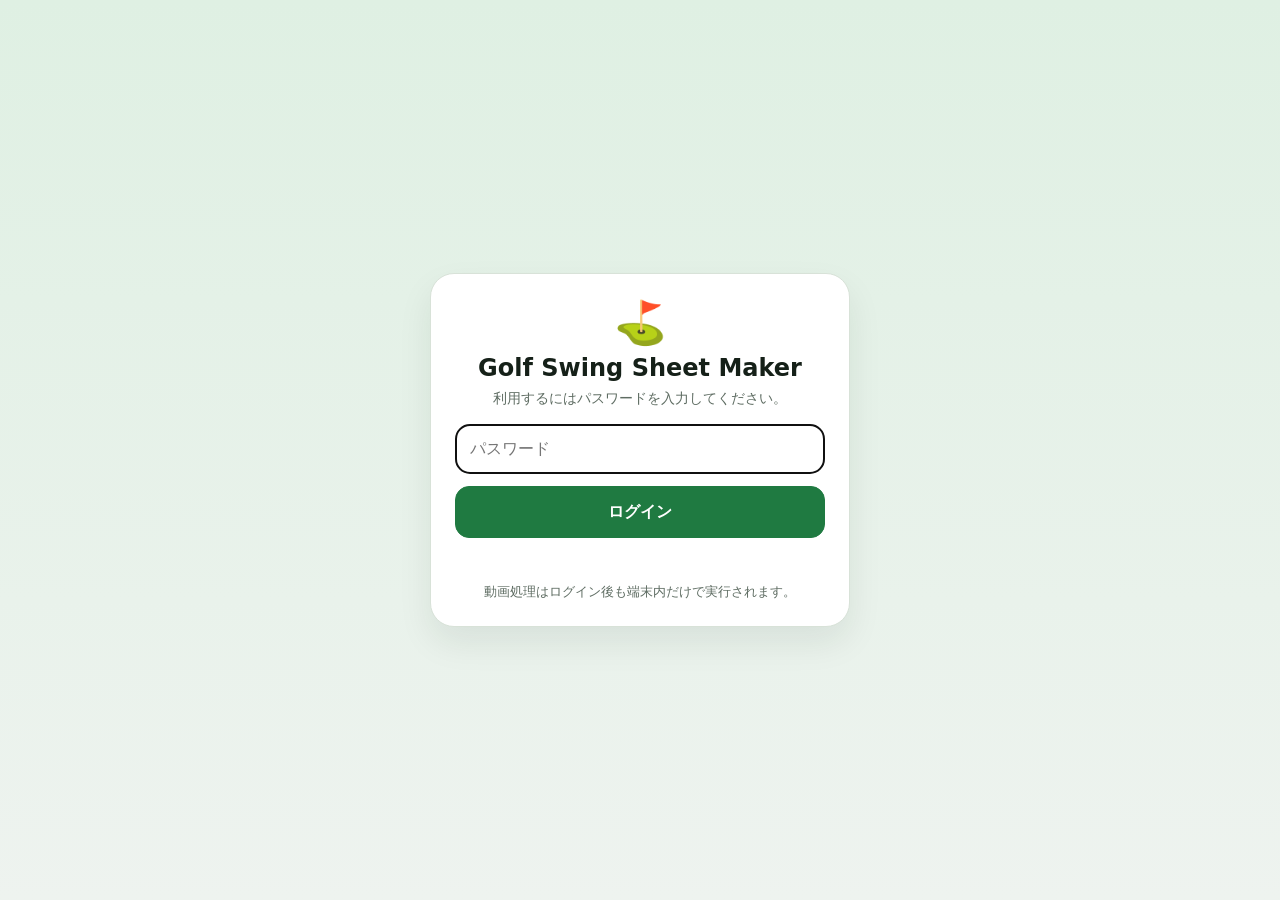
==== index.html @ 502f7fe4 "Add files via upload" ====
<!doctype html>
<html lang="ja">
<head>
  <meta charset="utf-8" />
  <meta name="viewport" content="width=device-width, initial-scale=1, viewport-fit=cover" />
  <title>Golf Swing Sheet Maker PWA</title>
  <meta name="theme-color" content="#1f7a41" />
  <meta name="apple-mobile-web-app-capable" content="yes" />
  <meta name="apple-mobile-web-app-title" content="Swing Sheet" />
  <meta name="apple-mobile-web-app-status-bar-style" content="default" />
  <link rel="manifest" href="./manifest.webmanifest" />
  <link rel="apple-touch-icon" href="./icons/apple-touch-icon.png" />
  <link rel="stylesheet" href="./style.css" />
  <script src="./config.js"></script>
</head>
<body>
  <section id="authGate" class="auth-gate">
    <form id="authForm" class="auth-card">
      <div class="auth-icon">⛳</div>
      <h1>Golf Swing Sheet Maker</h1>
      <p>利用するにはパスワードを入力してください。</p>
      <input id="passwordInput" type="password" placeholder="パスワード" autocomplete="current-password" />
      <button type="submit" class="primary wide">ログイン</button>
      <div id="authError" class="auth-error"></div>
      <small>動画処理はログイン後も端末内だけで実行されます。</small>
    </form>
  </section>

  <div id="appRoot" class="locked">
    <button id="logoutBtn" type="button" class="logout-btn hidden">ログアウト</button>
  <header class="topbar">
    <div>
      <p class="eyebrow">Golf Swing Sheet Maker PWA</p>
      <h1>ホーム画面から使える40コマ一覧化アプリ</h1>
      <p class="sub">ゴルフ練習場での利用を想定。ホーム画面追加・オフライン起動に対応したPWA版</p>
    </div>
  </header>

  <main class="app-shell">
    <section class="card hero-card">
      <div id="dropZone" class="upload-zone">
        <span class="upload-icon">⛳</span>
        <strong>動画を読み込み</strong>
        <small>撮影済み動画を選ぶか、その場でカメラ撮影するかを選択できます</small>

        <div class="video-source-actions">
          <label for="filePickerInput" class="button-like primary wide">撮影済み動画を選択</label>
          <label for="cameraInput" class="button-like ghost wide">カメラで新規撮影</label>
        </div>

        <input id="filePickerInput" class="visually-hidden-file" type="file" accept="video/*" />
        <input id="cameraInput" class="visually-hidden-file" type="file" accept="video/*" capture="environment" />
      </div>

      <div id="videoMeta" class="meta hidden"></div>

      <div class="video-wrap">
        <video id="video" playsinline controls preload="metadata"></video>
      </div>

      <div id="timelineBox" class="timeline-box hidden">
        <div class="chips">
          <div class="chip current">現在位置 <span id="currentTimeLabel">0.00</span>s</div>
          <div class="chip">動画長 <span id="durationLabel">0.00</span>s</div>
          <div class="chip confidence">推定精度 <span id="confidenceLabel">-</span></div>
        </div>
        <input id="scrubber" class="scrubber" type="range" min="0" max="0" step="0.01" value="0" />
        <div class="nudge-grid">
          <button class="ghost" data-nudge="-0.20" type="button">-0.20s</button>
          <button class="ghost" data-nudge="-0.04" type="button">-0.04s</button>
          <button class="ghost" data-nudge="0.04" type="button">+0.04s</button>
          <button class="ghost" data-nudge="0.20" type="button">+0.20s</button>
        </div>
      </div>
    </section>

    <section class="card install-card">
      <div class="section-head compact">
        <div>
          <h2>ホーム画面に追加して使う</h2>
          <p>iPhoneはSafariの共有ボタンから「ホーム画面に追加」。AndroidはChromeのメニューから「アプリをインストール」または「ホーム画面に追加」。一度開くと、次回以降はオフラインでも起動できます。</p>
        </div>
      </div>
      <div class="install-status" id="installStatus">PWA準備中...</div>
    </section>

    <section id="workflowCard" class="card hidden">
      <div class="section-head">
        <div>
          <h2>STEP 1: 自動推定結果</h2>
          <p>まず自動推定を使い、必要な場合だけ微調整してください。</p>
        </div>
        <div class="inline-actions">
          <button id="autoDetectBtn" class="primary" type="button">自動推定を再実行</button>
        </div>
      </div>

      <div class="summary-grid">
        <div class="summary-box accent">
          <span class="summary-label">アドレス</span>
          <strong id="startLabel">0.00s</strong>
          <button id="jumpStartBtn" type="button" class="mini">ここへ移動</button>
        </div>
        <div class="summary-box accent2">
          <span class="summary-label">フィニッシュ</span>
          <strong id="endLabel">0.00s</strong>
          <button id="jumpEndBtn" type="button" class="mini">ここへ移動</button>
        </div>
        <div class="summary-box emphasis">
          <span class="summary-label">切り出し範囲</span>
          <strong id="rangeLabel">0.00s</strong>
          <span class="note">固定40コマ / 5列×8行</span>
        </div>
      </div>

      <div class="tips-box">
        <div class="tips-title">自動推定の考え方</div>
        <p>動画全体の動き量を見て、<strong>静止状態 → スイング開始</strong> をアドレス候補、<strong>インパクト後に動きが落ち着く地点</strong> をフィニッシュ候補として推定しています。</p>
      </div>
    </section>

    <section id="manualCard" class="card hidden">
      <div class="section-head">
        <div>
          <h2>STEP 2: 必要なら微調整</h2>
          <p>再生位置を合わせて、大きいボタンで開始点・終了点を上書きできます。</p>
        </div>
      </div>

      <div class="manual-grid">
        <button id="markStartBtn" class="primary big" type="button">現在位置をアドレスに設定</button>
        <button id="markEndBtn" class="primary big alt" type="button">現在位置をフィニッシュに設定</button>
      </div>

      <div class="action-row tight">
        <button id="regenerateBtn" class="primary wide" type="button">この範囲で一覧画像を再生成</button>
      </div>
    </section>

    <section class="card result-card">
      <div class="section-head">
        <div>
          <h2>STEP 3: 一覧画像を保存</h2>
          <p>ChatGPT解析向けに、40コマ・5列×8行・時刻ラベル付きで固定出力します。</p>
        </div>
        <div class="inline-actions">
          <button id="downloadBtn" class="primary" type="button" disabled>一覧画像を保存</button>
        </div>
      </div>

      <div id="status" class="status">動画を選択してください。</div>
      <canvas id="sheetCanvas" class="sheet hidden"></canvas>
    </section>
  </main>

  <canvas id="workCanvas" class="hidden"></canvas>
  <script src="./app.js"></script>
    </div>
  <script src="./auth.js"></script>
</body>
</html>
---- style.css ----
:root {
  --bg: #eef3ef;
  --card: rgba(255, 255, 255, 0.94);
  --text: #152018;
  --muted: #5f6d63;
  --line: #d8e2d8;
  --accent: #1f7a41;
  --accent-dark: #0f6031;
  --accent-soft: #e9f7ed;
  --shadow: 0 16px 34px rgba(18, 33, 22, 0.08);
}

* { box-sizing: border-box; }
html, body { margin: 0; }
body {
  font-family: system-ui, -apple-system, BlinkMacSystemFont, "Segoe UI", sans-serif;
  color: var(--text);
  background: linear-gradient(180deg, #dff0e3 0, var(--bg) 220px);
}

.topbar {
  max-width: 960px;
  margin: 0 auto;
  padding: 18px 16px 10px;
}

.eyebrow {
  margin: 0 0 6px;
  color: var(--accent);
  font-size: 12px;
  font-weight: 900;
  letter-spacing: .08em;
  text-transform: uppercase;
}

h1 {
  margin: 0 0 8px;
  font-size: 30px;
  line-height: 1.15;
}

.sub {
  margin: 0;
  font-size: 14px;
  color: var(--muted);
}

.app-shell {
  max-width: 960px;
  margin: 0 auto;
  padding: 8px 16px 28px;
  display: grid;
  gap: 14px;
}

.card {
  background: var(--card);
  border: 1px solid rgba(216, 226, 216, 0.96);
  border-radius: 22px;
  padding: 14px;
  box-shadow: var(--shadow);
  backdrop-filter: blur(8px);
}

.upload-zone {
  min-height: 120px;
  border: 2px dashed #a8c5b0;
  border-radius: 18px;
  background: #f3f8f4;
  display: grid;
  place-items: center;
  gap: 6px;
  text-align: center;
  padding: 18px 14px;
  cursor: pointer;
}
.upload-zone.dragover {
  background: #e6f5ea;
  border-color: var(--accent);
}
.upload-zone input { display: none; }
.upload-icon { font-size: 30px; }
.upload-zone strong { font-size: 16px; }
.upload-zone small {
  color: var(--muted);
  line-height: 1.45;
}

.meta {
  margin-top: 10px;
  color: var(--muted);
  font-size: 13px;
}

.video-wrap {
  margin-top: 12px;
  border-radius: 18px;
  overflow: hidden;
  background: #111;
}
video {
  width: 100%;
  display: block;
  background: #111;
  max-height: 62vh;
}

.timeline-box { margin-top: 12px; }
.chips {
  display: flex;
  flex-wrap: wrap;
  gap: 8px;
  margin-bottom: 10px;
}
.chip {
  display: inline-flex;
  gap: 6px;
  align-items: center;
  padding: 9px 12px;
  border-radius: 999px;
  border: 1px solid var(--line);
  background: #f4f7f5;
  font-size: 13px;
  font-weight: 800;
}
.chip.current {
  background: #e9f6ed;
  border-color: #b7dbbf;
}
.chip.confidence {
  background: #f5f8fb;
}

.scrubber {
  width: 100%;
  margin: 2px 0 10px;
}

.nudge-grid,
.manual-grid {
  display: grid;
  grid-template-columns: repeat(4, 1fr);
  gap: 8px;
}
.manual-grid {
  grid-template-columns: 1fr 1fr;
}

.section-head {
  display: flex;
  justify-content: space-between;
  gap: 12px;
  align-items: flex-start;
  margin-bottom: 12px;
}
.section-head h2 {
  margin: 0 0 6px;
  font-size: 20px;
}
.section-head p {
  margin: 0;
  color: var(--muted);
  font-size: 13px;
  line-height: 1.45;
}
.inline-actions {
  align-self: center;
}

.summary-grid {
  display: grid;
  grid-template-columns: repeat(3, 1fr);
  gap: 10px;
}
.summary-box {
  border: 1px solid var(--line);
  border-radius: 16px;
  padding: 12px;
  background: #fbfcfb;
}
.summary-box.accent { background: #f5fbf6; }
.summary-box.accent2 { background: #f4faf6; }
.summary-box.emphasis {
  background: var(--accent-soft);
  border-color: #bddbc4;
}
.summary-label {
  display: block;
  color: var(--muted);
  font-size: 12px;
  font-weight: 800;
  margin-bottom: 6px;
}
.summary-box strong {
  display: block;
  font-size: 23px;
  line-height: 1.12;
}
.note {
  display: block;
  margin-top: 6px;
  color: var(--muted);
  font-size: 12px;
}

.tips-box {
  margin-top: 12px;
  padding: 12px 14px;
  border-radius: 16px;
  background: #f6f8f7;
  border: 1px solid var(--line);
}
.tips-title {
  margin-bottom: 6px;
  font-weight: 900;
  font-size: 13px;
}
.tips-box p {
  margin: 0;
  color: var(--muted);
  font-size: 13px;
  line-height: 1.5;
}

button {
  appearance: none;
  border: 1px solid var(--line);
  border-radius: 14px;
  background: #fff;
  color: var(--text);
  min-height: 44px;
  padding: 10px 14px;
  font-size: 14px;
  font-weight: 900;
}
button:disabled {
  opacity: .45;
}
button.primary {
  background: var(--accent);
  color: #fff;
  border-color: var(--accent);
}
button.primary.alt {
  background: var(--accent-dark);
  border-color: var(--accent-dark);
}
button.ghost {
  background: #f7f9f7;
}
button.big {
  min-height: 66px;
  font-size: 16px;
  line-height: 1.25;
}
button.wide {
  width: 100%;
  min-height: 52px;
  font-size: 16px;
}
button.mini {
  margin-top: 8px;
  min-height: 36px;
  padding: 8px 10px;
  font-size: 12px;
}

.action-row { margin-top: 12px; }
.action-row.tight { margin-top: 10px; }

.status {
  margin-bottom: 12px;
  padding: 12px 14px;
  border-radius: 14px;
  border: 1px solid var(--line);
  background: #f6f8f6;
  color: var(--muted);
  font-size: 14px;
}

.sheet {
  display: block;
  width: 100%;
  height: auto;
  border-radius: 14px;
  border: 1px solid var(--line);
  background: #fff;
}

.hidden { display: none !important; }

@media (max-width: 720px) {
  h1 { font-size: 25px; }
  .summary-grid,
  .manual-grid,
  .nudge-grid {
    grid-template-columns: 1fr 1fr;
  }
  .section-head {
    display: block;
  }
  .inline-actions {
    margin-top: 10px;
  }
  .summary-box strong { font-size: 20px; }
}


.install-card {
  background: linear-gradient(180deg, #ffffff 0%, #f4faf6 100%);
}

.section-head.compact {
  margin-bottom: 8px;
}

.install-status {
  border: 1px solid var(--line);
  background: #f7faf8;
  color: var(--muted);
  border-radius: 14px;
  padding: 10px 12px;
  font-size: 13px;
  font-weight: 800;
}


.auth-gate {
  position: fixed;
  inset: 0;
  z-index: 1000;
  display: grid;
  place-items: center;
  padding: 20px;
  background: linear-gradient(180deg, #dff0e3 0%, #eef3ef 100%);
}

.auth-card {
  width: min(420px, 100%);
  background: #ffffff;
  border: 1px solid var(--line);
  border-radius: 24px;
  padding: 24px;
  text-align: center;
  box-shadow: var(--shadow);
}

.auth-icon {
  font-size: 42px;
  margin-bottom: 8px;
}

.auth-card h1 {
  font-size: 24px;
  margin: 0 0 8px;
}

.auth-card p {
  margin: 0 0 16px;
  color: var(--muted);
  font-size: 14px;
}

.auth-card input {
  width: 100%;
  min-height: 50px;
  border: 1px solid var(--line);
  border-radius: 14px;
  padding: 12px 14px;
  font-size: 16px;
  margin-bottom: 12px;
}

.auth-card small {
  display: block;
  margin-top: 12px;
  color: var(--muted);
  line-height: 1.5;
}

.auth-error {
  min-height: 22px;
  margin-top: 10px;
  color: #b3261e;
  font-size: 14px;
  font-weight: 800;
}

.locked {
  filter: blur(4px);
  pointer-events: none;
  user-select: none;
  max-height: 100vh;
  overflow: hidden;
}

.logout-btn {
  position: fixed;
  z-index: 900;
  right: 14px;
  top: calc(14px + env(safe-area-inset-top));
  min-height: 38px;
  padding: 8px 12px;
  border-radius: 999px;
  background: rgba(255,255,255,.92);
  box-shadow: 0 8px 22px rgba(18, 33, 22, 0.10);
}


.video-source-actions {
  width: 100%;
  display: grid;
  grid-template-columns: 1fr;
  gap: 10px;
  margin-top: 12px;
}

.hidden-input {
  display: none !important;
}

@media (min-width: 560px) {
  .video-source-actions {
    grid-template-columns: 1fr 1fr;
  }
}


.button-like {
  display: grid;
  place-items: center;
  text-align: center;
  appearance: none;
  border: 1px solid var(--line);
  border-radius: 14px;
  min-height: 52px;
  padding: 12px 14px;
  font-size: 15px;
  font-weight: 900;
  cursor: pointer;
  user-select: none;
  -webkit-tap-highlight-color: transparent;
}

.button-like.primary {
  background: var(--accent);
  color: #fff;
  border-color: var(--accent);
}

.button-like.ghost {
  background: #f7f9f7;
  color: var(--text);
}

.visually-hidden-file {
  position: absolute !important;
  width: 1px !important;
  height: 1px !important;
  padding: 0 !important;
  margin: -1px !important;
  overflow: hidden !important;
  clip: rect(0, 0, 0, 0) !important;
  white-space: nowrap !important;
  border: 0 !important;
  opacity: 0 !important;
}
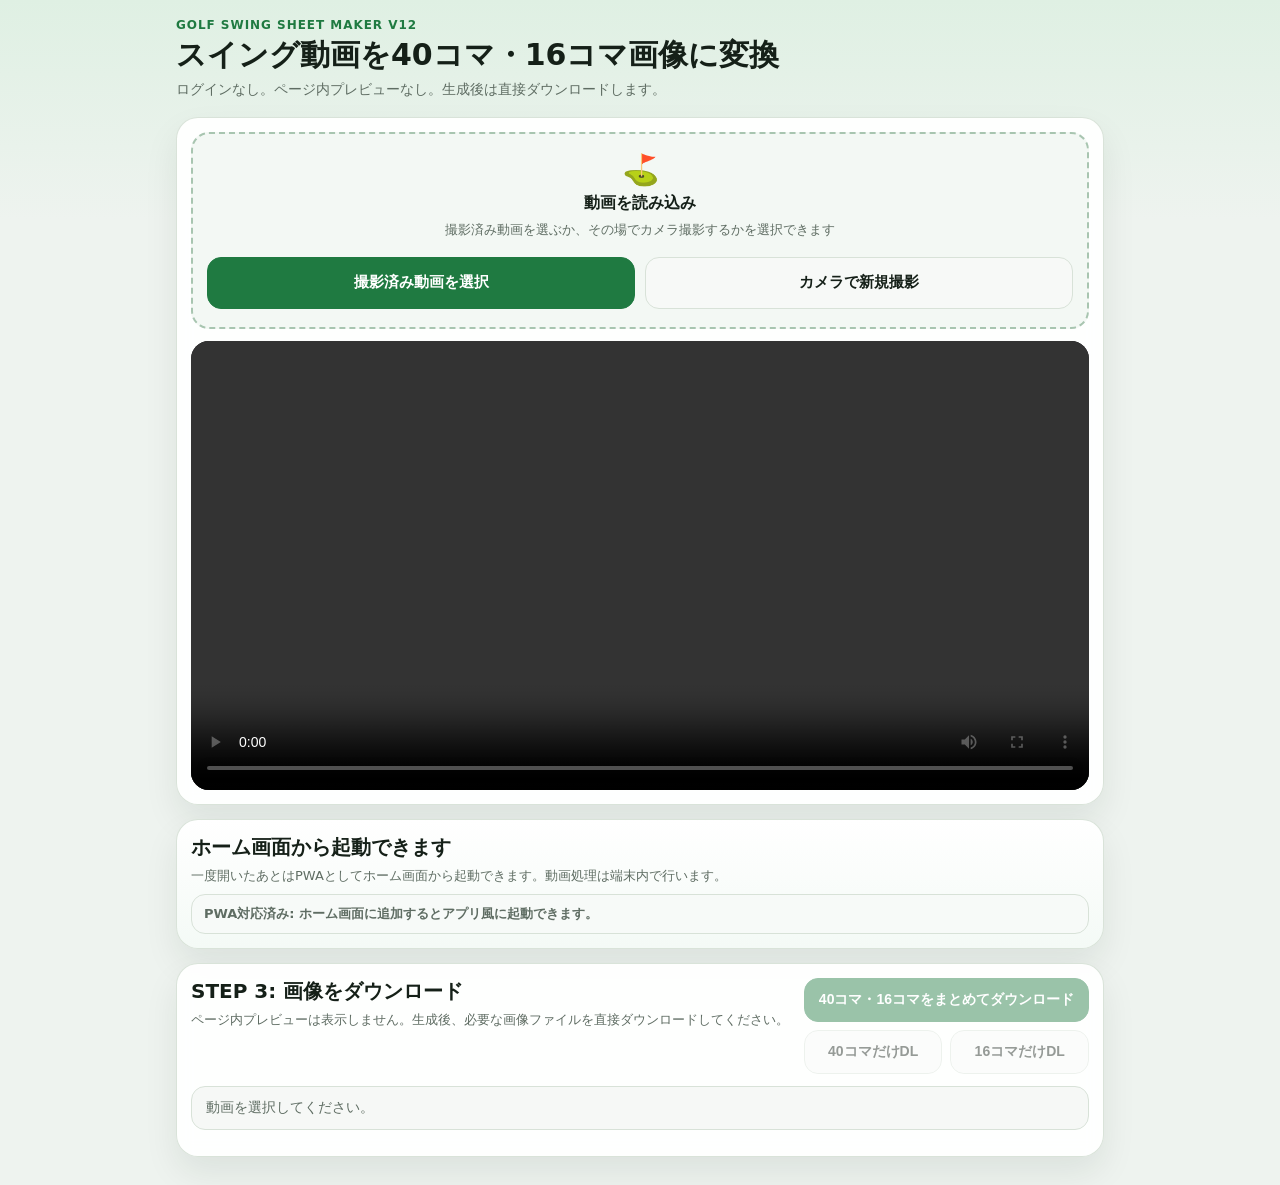
==== commit 1313cdcb: "Add files via upload" ====
--- a/index.html
+++ b/index.html
@@ -11,28 +11,13 @@
   <link rel="manifest" href="./manifest.webmanifest" />
   <link rel="apple-touch-icon" href="./icons/apple-touch-icon.png" />
   <link rel="stylesheet" href="./style.css" />
-  <script src="./config.js"></script>
 </head>
 <body>
-  <section id="authGate" class="auth-gate">
-    <form id="authForm" class="auth-card">
-      <div class="auth-icon">⛳</div>
-      <h1>Golf Swing Sheet Maker</h1>
-      <p>利用するにはパスワードを入力してください。</p>
-      <input id="passwordInput" type="password" placeholder="パスワード" autocomplete="current-password" />
-      <button type="submit" class="primary wide">ログイン</button>
-      <div id="authError" class="auth-error"></div>
-      <small>動画処理はログイン後も端末内だけで実行されます。</small>
-    </form>
-  </section>
-
-  <div id="appRoot" class="locked">
-    <button id="logoutBtn" type="button" class="logout-btn hidden">ログアウト</button>
   <header class="topbar">
     <div>
-      <p class="eyebrow">Golf Swing Sheet Maker PWA</p>
-      <h1>ホーム画面から使える40コマ一覧化アプリ</h1>
-      <p class="sub">ゴルフ練習場での利用を想定。ホーム画面追加・オフライン起動に対応したPWA版</p>
+      <p class="eyebrow">Golf Swing Sheet Maker v12</p>
+      <h1>スイング動画を40コマ・16コマ画像に変換</h1>
+      <p class="sub">ログインなし。ページ内プレビューなし。生成後は直接ダウンロードします。</p>
     </div>
   </header>
 
@@ -77,8 +62,8 @@
     <section class="card install-card">
       <div class="section-head compact">
         <div>
-          <h2>ホーム画面に追加して使う</h2>
-          <p>iPhoneはSafariの共有ボタンから「ホーム画面に追加」。AndroidはChromeのメニューから「アプリをインストール」または「ホーム画面に追加」。一度開くと、次回以降はオフラインでも起動できます。</p>
+          <h2>ホーム画面から起動できます</h2>
+          <p>一度開いたあとはPWAとしてホーム画面から起動できます。動画処理は端末内で行います。</p>
         </div>
       </div>
       <div class="install-status" id="installStatus">PWA準備中...</div>
@@ -88,7 +73,7 @@
       <div class="section-head">
         <div>
           <h2>STEP 1: 自動推定結果</h2>
-          <p>まず自動推定を使い、必要な場合だけ微調整してください。</p>
+          <p>動画全体の動き量からアドレス〜フィニッシュを推定します。必要な場合だけ微調整してください。</p>
         </div>
         <div class="inline-actions">
           <button id="autoDetectBtn" class="primary" type="button">自動推定を再実行</button>
@@ -109,13 +94,8 @@
         <div class="summary-box emphasis">
           <span class="summary-label">切り出し範囲</span>
           <strong id="rangeLabel">0.00s</strong>
-          <span class="note">固定40コマ / 5列×8行</span>
+          <span class="note">40コマ版 / 16コマ版</span>
         </div>
-      </div>
-
-      <div class="tips-box">
-        <div class="tips-title">自動推定の考え方</div>
-        <p>動画全体の動き量を見て、<strong>静止状態 → スイング開始</strong> をアドレス候補、<strong>インパクト後に動きが落ち着く地点</strong> をフィニッシュ候補として推定しています。</p>
       </div>
     </section>
 
@@ -133,29 +113,37 @@
       </div>
 
       <div class="action-row tight">
-        <button id="regenerateBtn" class="primary wide" type="button">この範囲で一覧画像を再生成</button>
+        <button id="regenerateBtn" class="primary wide" type="button">この範囲で画像を再生成</button>
       </div>
     </section>
 
     <section class="card result-card">
       <div class="section-head">
         <div>
-          <h2>STEP 3: 一覧画像を保存</h2>
-          <p>ChatGPT解析向けに、40コマ・5列×8行・時刻ラベル付きで固定出力します。</p>
+          <h2>STEP 3: 画像をダウンロード</h2>
+          <p>ページ内プレビューは表示しません。生成後、必要な画像ファイルを直接ダウンロードしてください。</p>
         </div>
-        <div class="inline-actions">
-          <button id="downloadBtn" class="primary" type="button" disabled>一覧画像を保存</button>
+        <div class="inline-actions stacked-actions">
+          <button id="downloadBothBtn" class="primary" type="button" disabled>40コマ・16コマをまとめてダウンロード</button>
+          <div class="download-singles">
+            <button id="download40Btn" class="ghost" type="button" disabled>40コマだけDL</button>
+            <button id="download16Btn" class="ghost" type="button" disabled>16コマだけDL</button>
+          </div>
         </div>
       </div>
 
       <div id="status" class="status">動画を選択してください。</div>
-      <canvas id="sheetCanvas" class="sheet hidden"></canvas>
+      <div id="savePanel" class="save-panel hidden">
+        <h3>ダウンロードを開始しました</h3>
+        <p>ブラウザのダウンロード履歴、またはスマホの「ファイル」アプリ内のダウンロードフォルダを確認してください。</p>
+      </div>
+
+      <canvas id="sheetCanvas" class="export-canvas hidden" data-sheet-key="40"></canvas>
+      <canvas id="sheetCanvas16" class="export-canvas hidden" data-sheet-key="16"></canvas>
     </section>
   </main>
 
   <canvas id="workCanvas" class="hidden"></canvas>
   <script src="./app.js"></script>
-    </div>
-  <script src="./auth.js"></script>
 </body>
 </html>
--- a/style.css
+++ b/style.css
@@ -465,3 +465,174 @@
   border: 0 !important;
   opacity: 0 !important;
 }
+
+
+.save-panel {
+  margin-top: 14px;
+  border: 1px solid var(--line);
+  border-radius: 18px;
+  background: #f7faf8;
+  padding: 14px;
+}
+
+.save-panel h3 {
+  margin: 0 0 8px;
+  font-size: 17px;
+}
+
+.save-panel p {
+  margin: 0 0 12px;
+  color: var(--muted);
+  font-size: 13px;
+  line-height: 1.55;
+}
+
+.save-actions {
+  display: grid;
+  grid-template-columns: 1fr 1fr;
+  gap: 10px;
+  margin-bottom: 12px;
+}
+
+.save-preview {
+  display: block;
+  width: 100%;
+  height: auto;
+  border: 1px solid var(--line);
+  border-radius: 14px;
+  background: #fff;
+  -webkit-touch-callout: default;
+  user-select: auto;
+}
+
+@media (max-width: 560px) {
+  .save-actions {
+    grid-template-columns: 1fr;
+  }
+}
+
+
+.output-selector {
+  display: grid;
+  grid-template-columns: 1fr 1fr;
+  gap: 10px;
+  margin: 0 0 12px;
+}
+
+.sheet-choice {
+  min-height: 62px;
+  display: grid;
+  gap: 4px;
+  align-content: center;
+  text-align: center;
+  border: 1px solid var(--line);
+  background: #f7f9f7;
+  color: var(--text);
+}
+
+.sheet-choice strong {
+  font-size: 15px;
+}
+
+.sheet-choice span {
+  font-size: 12px;
+  color: var(--muted);
+  font-weight: 800;
+}
+
+.sheet-choice.active {
+  background: var(--accent);
+  border-color: var(--accent);
+  color: #fff;
+}
+
+.sheet-choice.active span {
+  color: rgba(255,255,255,.86);
+}
+
+@media (max-width: 560px) {
+  .output-selector {
+    grid-template-columns: 1fr;
+  }
+}
+
+
+/* v12 */
+.export-canvas {
+  display: none !important;
+}
+
+.stacked-actions {
+  display: grid;
+  gap: 8px;
+}
+
+.stacked-actions button {
+  width: 100%;
+}
+
+.download-singles {
+  display: grid;
+  grid-template-columns: 1fr 1fr;
+  gap: 8px;
+}
+
+.button-like {
+  display: grid;
+  place-items: center;
+  text-align: center;
+  appearance: none;
+  border: 1px solid var(--line);
+  border-radius: 14px;
+  min-height: 52px;
+  padding: 12px 14px;
+  font-size: 15px;
+  font-weight: 900;
+  cursor: pointer;
+  user-select: none;
+  -webkit-tap-highlight-color: transparent;
+}
+
+.button-like.primary {
+  background: var(--accent);
+  color: #fff;
+  border-color: var(--accent);
+}
+
+.button-like.ghost {
+  background: #f7f9f7;
+  color: var(--text);
+}
+
+.visually-hidden-file {
+  position: absolute !important;
+  width: 1px !important;
+  height: 1px !important;
+  padding: 0 !important;
+  margin: -1px !important;
+  overflow: hidden !important;
+  clip: rect(0, 0, 0, 0) !important;
+  white-space: nowrap !important;
+  border: 0 !important;
+  opacity: 0 !important;
+}
+
+.video-source-actions {
+  width: 100%;
+  display: grid;
+  grid-template-columns: 1fr;
+  gap: 10px;
+  margin-top: 12px;
+}
+
+@media (min-width: 560px) {
+  .video-source-actions {
+    grid-template-columns: 1fr 1fr;
+  }
+}
+
+@media (max-width: 560px) {
+  .download-singles {
+    grid-template-columns: 1fr;
+  }
+}
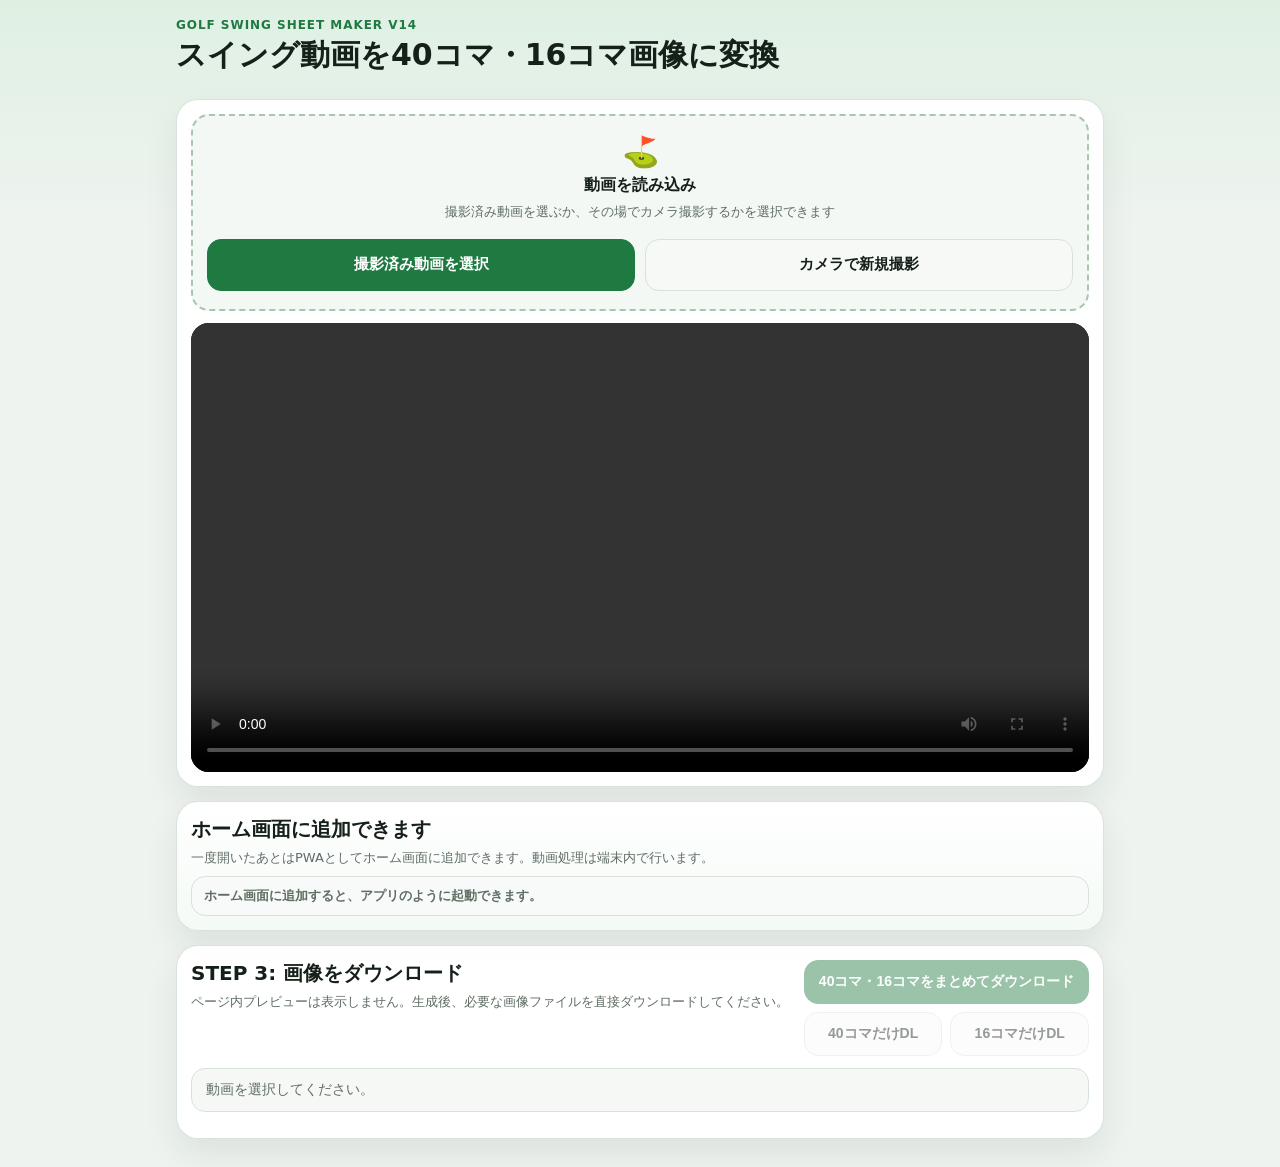
==== commit f71d0ce1: "Add files via upload" ====
--- a/index.html
+++ b/index.html
@@ -3,7 +3,7 @@
 <head>
   <meta charset="utf-8" />
   <meta name="viewport" content="width=device-width, initial-scale=1, viewport-fit=cover" />
-  <title>Golf Swing Sheet Maker PWA</title>
+  <title>Golf Swing Sheet Maker</title>
   <meta name="theme-color" content="#1f7a41" />
   <meta name="apple-mobile-web-app-capable" content="yes" />
   <meta name="apple-mobile-web-app-title" content="Swing Sheet" />
@@ -15,9 +15,8 @@
 <body>
   <header class="topbar">
     <div>
-      <p class="eyebrow">Golf Swing Sheet Maker v12</p>
+      <p class="eyebrow">Golf Swing Sheet Maker v14</p>
       <h1>スイング動画を40コマ・16コマ画像に変換</h1>
-      <p class="sub">ログインなし。ページ内プレビューなし。生成後は直接ダウンロードします。</p>
     </div>
   </header>
 
@@ -62,11 +61,11 @@
     <section class="card install-card">
       <div class="section-head compact">
         <div>
-          <h2>ホーム画面から起動できます</h2>
-          <p>一度開いたあとはPWAとしてホーム画面から起動できます。動画処理は端末内で行います。</p>
+          <h2>ホーム画面に追加できます</h2>
+          <p>一度開いたあとはPWAとしてホーム画面に追加できます。動画処理は端末内で行います。</p>
         </div>
       </div>
-      <div class="install-status" id="installStatus">PWA準備中...</div>
+      <div class="install-status" id="installStatus">ホーム画面追加の準備中...</div>
     </section>
 
     <section id="workflowCard" class="card hidden">
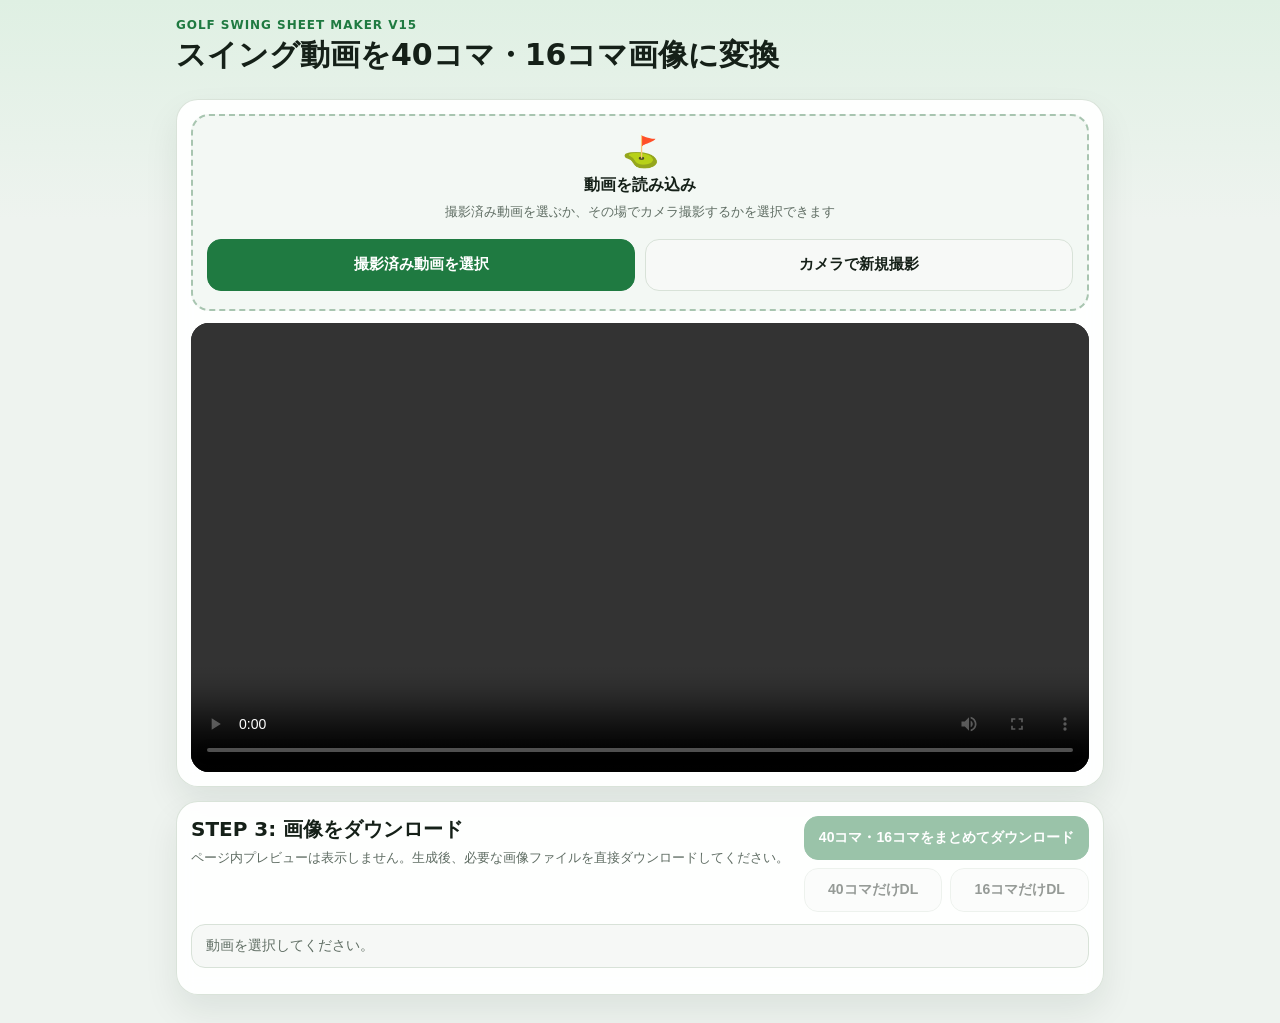
==== commit a3351d66: "Add files via upload" ====
--- a/index.html
+++ b/index.html
@@ -15,7 +15,7 @@
 <body>
   <header class="topbar">
     <div>
-      <p class="eyebrow">Golf Swing Sheet Maker v14</p>
+      <p class="eyebrow">Golf Swing Sheet Maker v15</p>
       <h1>スイング動画を40コマ・16コマ画像に変換</h1>
     </div>
   </header>
@@ -57,18 +57,7 @@
         </div>
       </div>
     </section>
-
-    <section class="card install-card">
-      <div class="section-head compact">
-        <div>
-          <h2>ホーム画面に追加できます</h2>
-          <p>一度開いたあとはPWAとしてホーム画面に追加できます。動画処理は端末内で行います。</p>
-        </div>
-      </div>
-      <div class="install-status" id="installStatus">ホーム画面追加の準備中...</div>
-    </section>
-
-    <section id="workflowCard" class="card hidden">
+<section id="workflowCard" class="card hidden">
       <div class="section-head">
         <div>
           <h2>STEP 1: 自動推定結果</h2>
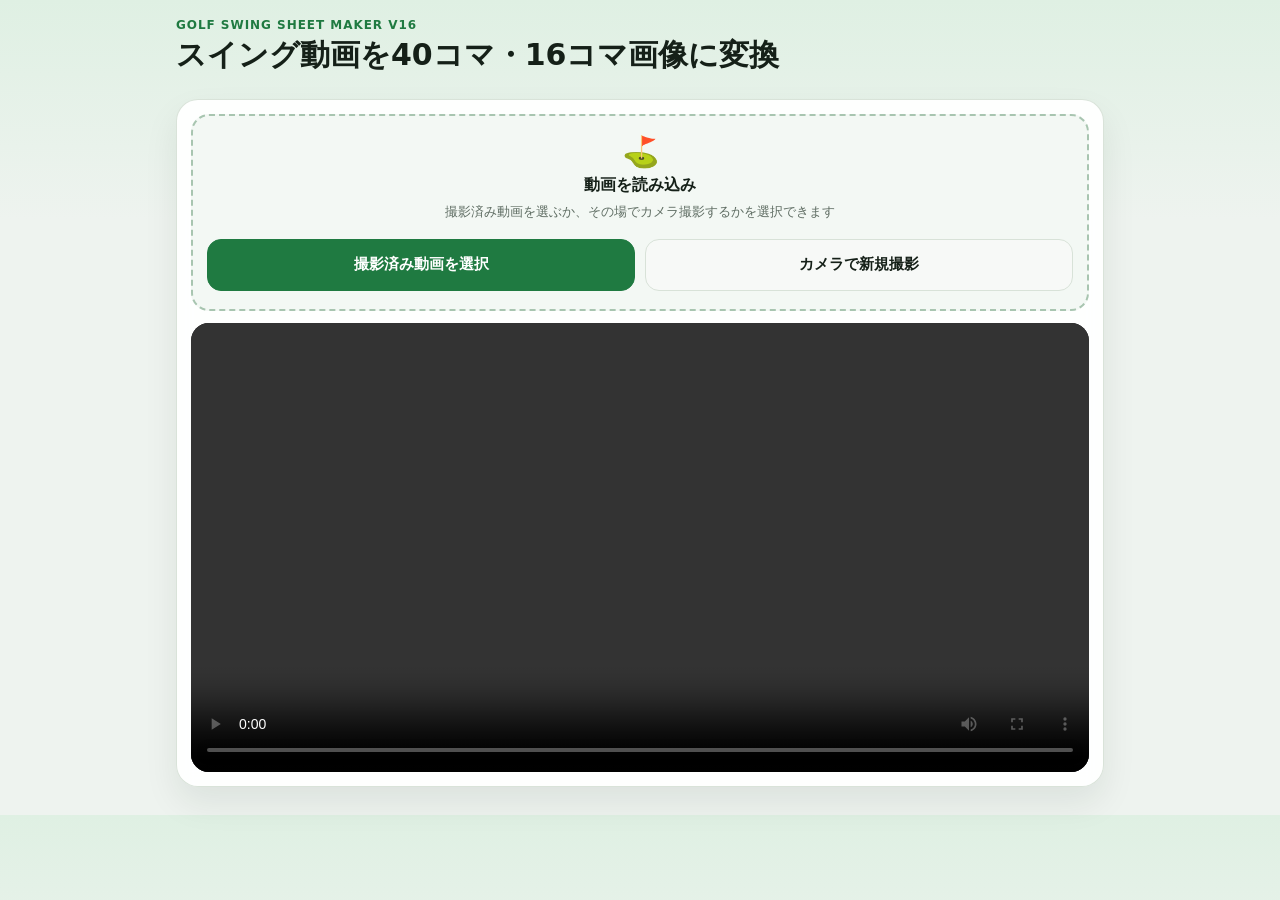
==== commit 5d154823: "Add files via upload" ====
--- a/index.html
+++ b/index.html
@@ -15,7 +15,7 @@
 <body>
   <header class="topbar">
     <div>
-      <p class="eyebrow">Golf Swing Sheet Maker v15</p>
+      <p class="eyebrow">Golf Swing Sheet Maker v16</p>
       <h1>スイング動画を40コマ・16コマ画像に変換</h1>
     </div>
   </header>
@@ -105,7 +105,7 @@
       </div>
     </section>
 
-    <section class="card result-card">
+    <section id="resultCard" class="card result-card hidden">
       <div class="section-head">
         <div>
           <h2>STEP 3: 画像をダウンロード</h2>
